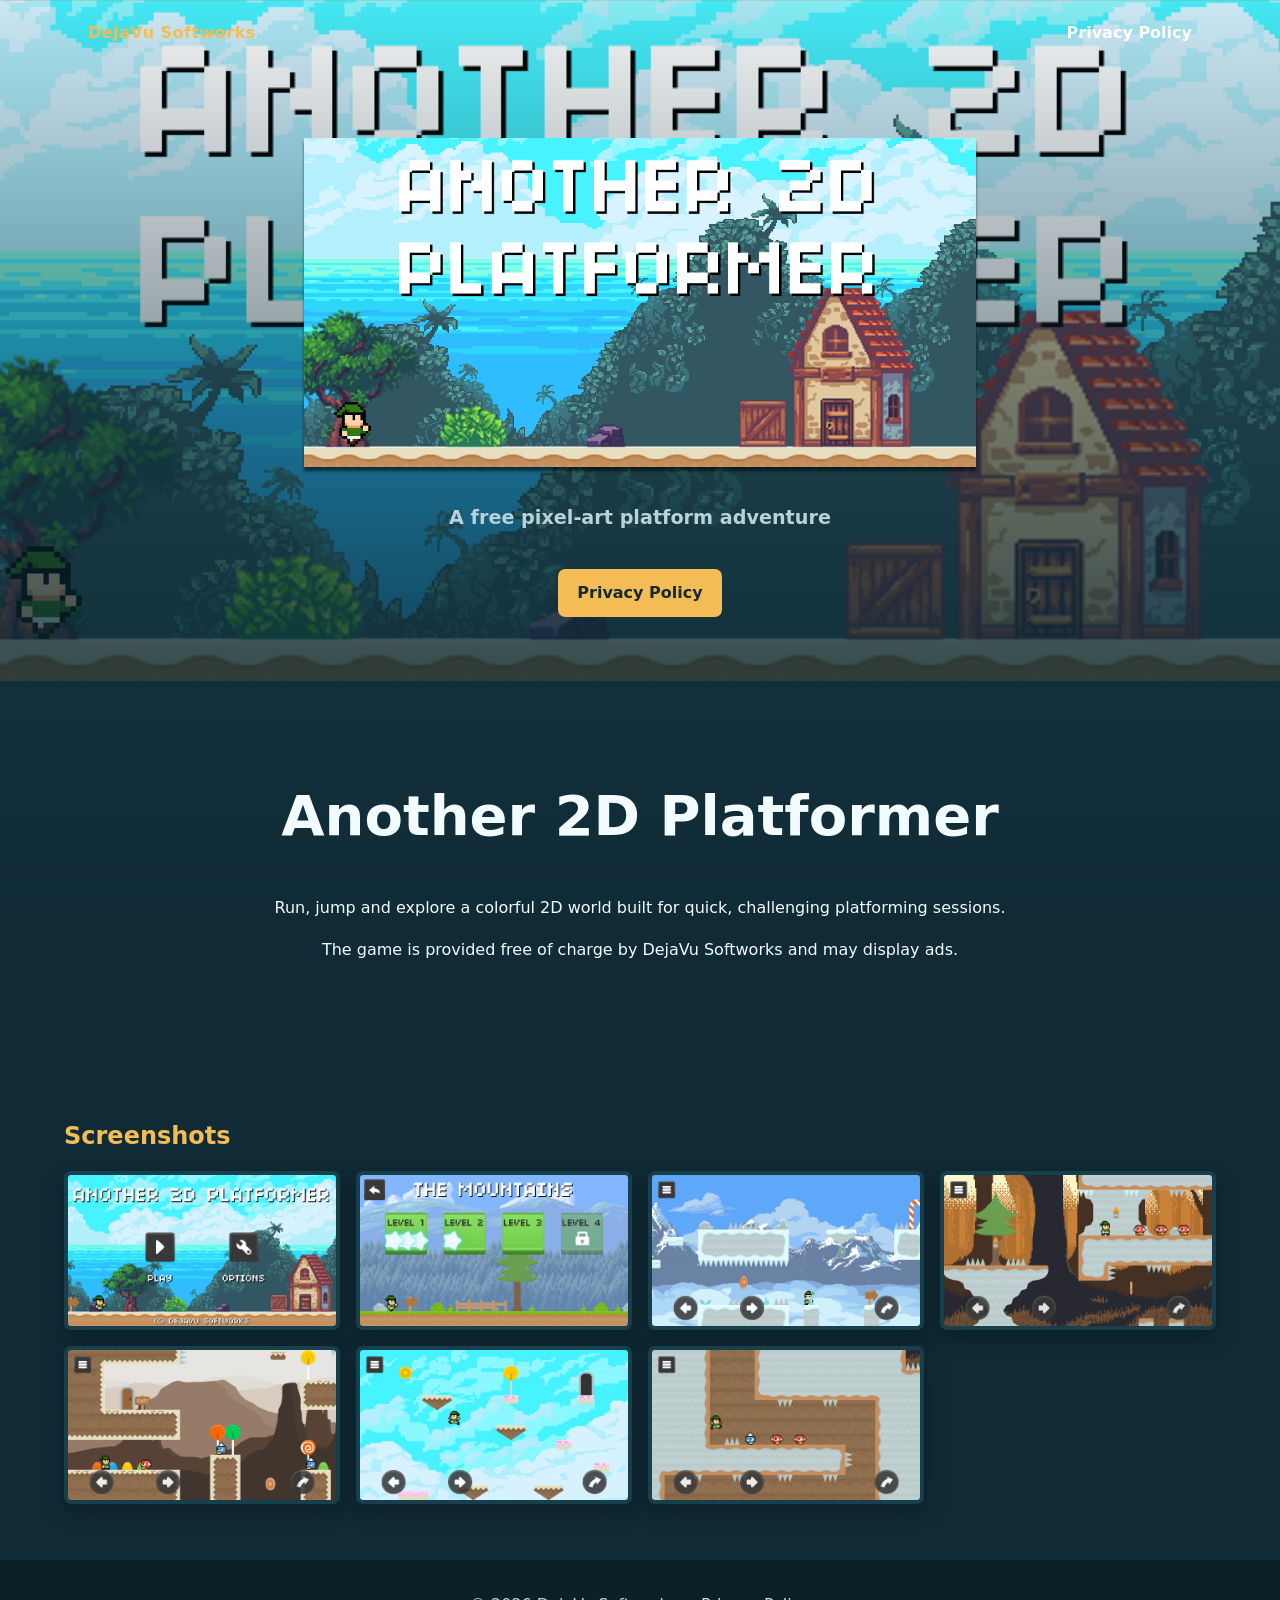
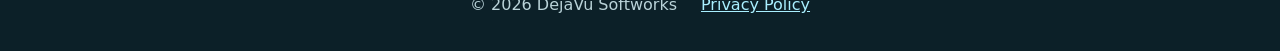
==== index.html @ df06fa27 "Publish Another 2D Platformer site" ====
<!doctype html>
<html lang="en">
<head>
  <meta charset="utf-8">
  <meta name="viewport" content="width=device-width, initial-scale=1">
  <meta name="description" content="Another 2D Platformer, a free pixel-art platform game by DejaVu Softworks.">
  <meta name="theme-color" content="#132f3c">
  <title>Another 2D Platformer | DejaVu Softworks</title>
  <link rel="icon" href="assets/another-2d-platformer/a2dp_icon.png">
  <link rel="stylesheet" href="styles.css">
</head>
<body>
  <header class="hero">
    <nav class="nav" aria-label="Primary navigation">
      <a class="brand" href="./">DejaVu Softworks</a>
      <a href="privacy.html">Privacy Policy</a>
    </nav>
    <div class="hero-content">
      <img class="title-art" src="assets/another-2d-platformer/a2dp_title.png" alt="Another 2D Platformer">
      <p class="eyebrow">A free pixel-art platform adventure</p>
      <a class="button" href="privacy.html">Privacy Policy</a>
    </div>
  </header>

  <main>
    <section class="section intro" aria-labelledby="about-title">
      <h1 id="about-title">Another 2D Platformer</h1>
      <p>Run, jump and explore a colorful 2D world built for quick, challenging platforming sessions.</p>
      <p>The game is provided free of charge by DejaVu Softworks and may display ads.</p>
    </section>

    <section class="section" aria-labelledby="screenshots-title">
      <h2 id="screenshots-title">Screenshots</h2>
      <div class="gallery">
        <img src="assets/another-2d-platformer/a2dp_1.png" alt="Another 2D Platformer gameplay screenshot 1" loading="lazy">
        <img src="assets/another-2d-platformer/a2dp_2.png" alt="Another 2D Platformer gameplay screenshot 2" loading="lazy">
        <img src="assets/another-2d-platformer/a2dp_3.png" alt="Another 2D Platformer gameplay screenshot 3" loading="lazy">
        <img src="assets/another-2d-platformer/a2dp_4.png" alt="Another 2D Platformer gameplay screenshot 4" loading="lazy">
        <img src="assets/another-2d-platformer/a2dp_5.png" alt="Another 2D Platformer gameplay screenshot 5" loading="lazy">
        <img src="assets/another-2d-platformer/a2dp_6.png" alt="Another 2D Platformer gameplay screenshot 6" loading="lazy">
        <img src="assets/another-2d-platformer/a2dp_7.png" alt="Another 2D Platformer gameplay screenshot 7" loading="lazy">
      </div>
    </section>
  </main>

  <footer>
    <p>&copy; 2026 DejaVu Softworks</p>
    <a href="privacy.html">Privacy Policy</a>
  </footer>
</body>
</html>
---- styles.css ----
:root {
  color-scheme: dark;
  --ink: #f2fbfd;
  --muted: #b9d2d8;
  --sky: #48c9e7;
  --deep: #102b36;
  --card: #183f4c;
  --accent: #f4bc54;
}

* { box-sizing: border-box; }

html { background: var(--deep); }

body {
  margin: 0;
  background: linear-gradient(#163947, #102b36 58rem);
  color: var(--ink);
  font: 16px/1.65 system-ui, -apple-system, BlinkMacSystemFont, "Segoe UI", sans-serif;
}

a { color: #a9efff; }
a:hover { color: white; }

.hero {
  min-height: 38rem;
  background: linear-gradient(180deg, rgba(8, 38, 48, .06), rgba(8, 38, 48, .8)), url("assets/another-2d-platformer/a2dp_title.png") center / cover;
}

.compact-header { background: #163947; }

.nav {
  display: flex;
  align-items: center;
  justify-content: space-between;
  gap: 1rem;
  max-width: 72rem;
  margin: 0 auto;
  padding: 1.25rem 1.5rem;
}

.nav a { color: white; font-weight: 700; text-decoration: none; }
.nav .brand { color: var(--accent); letter-spacing: .03em; }

.hero-content {
  display: grid;
  justify-items: center;
  gap: 1rem;
  max-width: 60rem;
  margin: 4.5rem auto 0;
  padding: 0 1.5rem 4rem;
  text-align: center;
}

.title-art { width: min(42rem, 100%); filter: drop-shadow(0 .25rem .1rem rgba(0,0,0,.55)); }
.eyebrow { color: var(--muted); font-size: 1.2rem; font-weight: 700; }

.button {
  display: inline-block;
  padding: .7rem 1.2rem;
  border-radius: .45rem;
  background: var(--accent);
  color: #162a32;
  font-weight: 800;
  text-decoration: none;
}

.button:hover { background: #ffd575; color: #162a32; }

.section { width: min(72rem, calc(100% - 3rem)); margin: 0 auto; padding: 3.5rem 0; }
.intro { max-width: 50rem; text-align: center; }
h1, h2 { line-height: 1.15; }
h1 { font-size: clamp(2rem, 7vw, 3.5rem); }
h2 { margin-top: 2rem; color: var(--accent); }

.gallery { display: grid; grid-template-columns: repeat(auto-fit, minmax(17rem, 1fr)); gap: 1rem; }
.gallery img { width: 100%; border: .25rem solid var(--card); border-radius: .45rem; box-shadow: 0 .5rem 1.4rem rgba(0,0,0,.3); }

.policy { max-width: 52rem; }
.policy h1 { margin-bottom: .2rem; }
.updated { color: var(--muted); margin-top: 0; }

footer { display: flex; justify-content: center; align-items: center; gap: 1.5rem; padding: 2rem 1.5rem; background: #0c2028; color: var(--muted); }
footer p { margin: 0; }

@media (max-width: 38rem) {
  .hero { min-height: 31rem; }
  .hero-content { margin-top: 2.5rem; }
  .nav { padding-inline: 1rem; }
  .section { width: min(100% - 2rem, 72rem); }
  footer { flex-direction: column; gap: .25rem; }
}
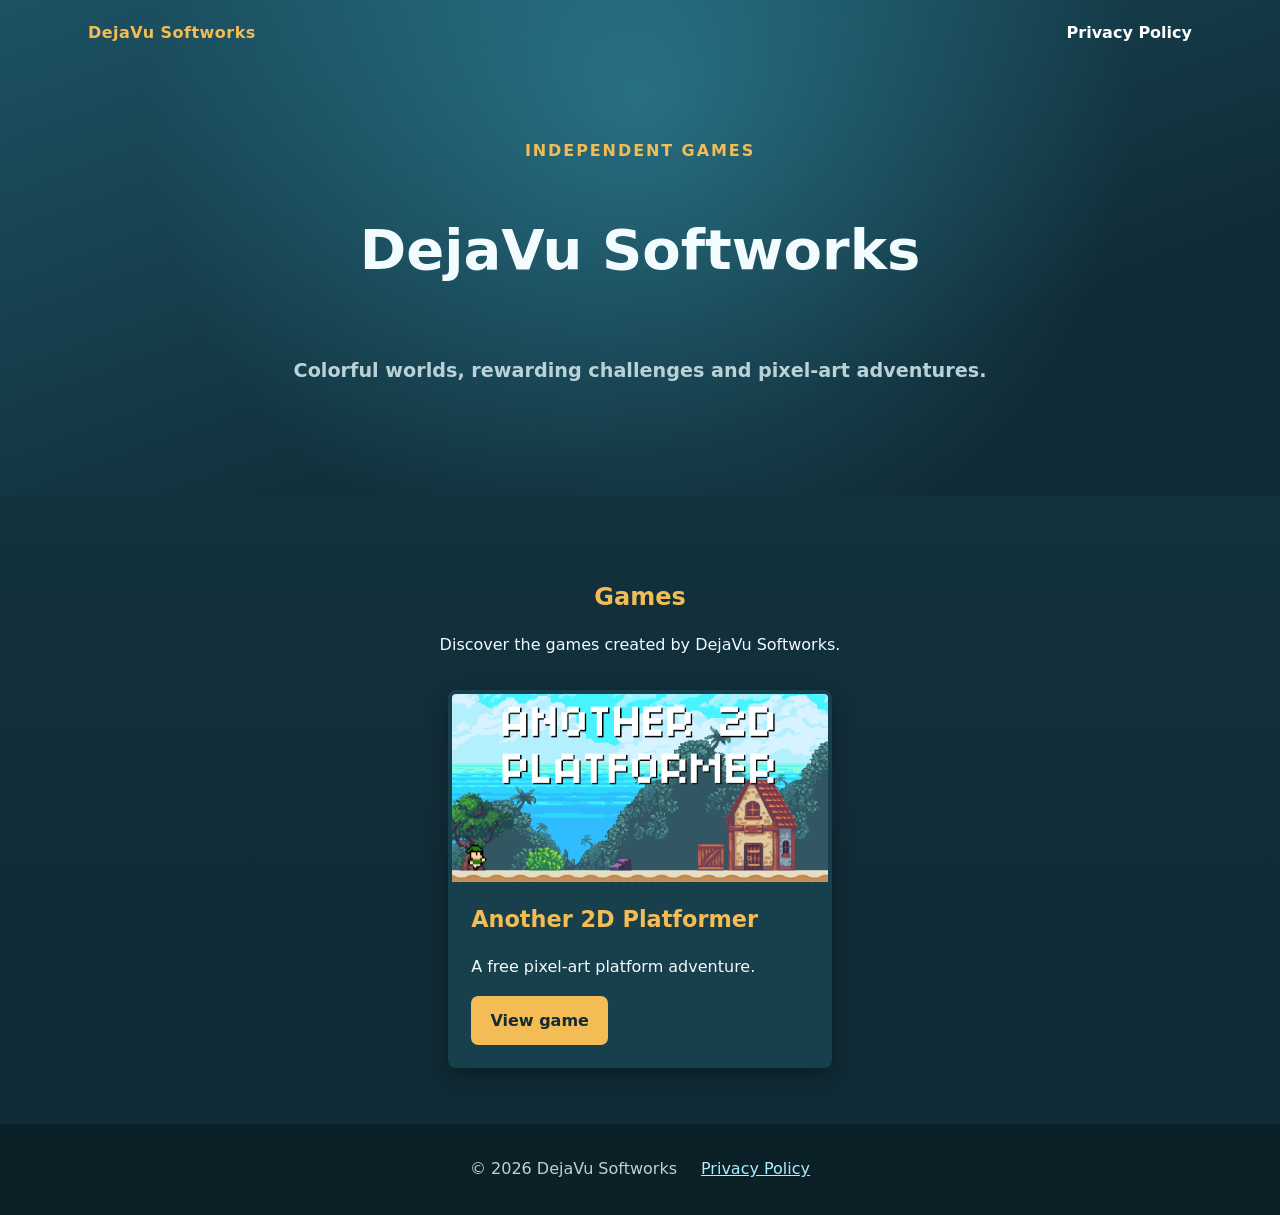
==== commit 12db7f0a: "Make studio homepage and add game page" ====
--- a/index.html
+++ b/index.html
@@ -3,42 +3,38 @@
 <head>
   <meta charset="utf-8">
   <meta name="viewport" content="width=device-width, initial-scale=1">
-  <meta name="description" content="Another 2D Platformer, a free pixel-art platform game by DejaVu Softworks.">
+  <meta name="description" content="DejaVu Softworks creates colorful games with character and challenge.">
   <meta name="theme-color" content="#132f3c">
-  <title>Another 2D Platformer | DejaVu Softworks</title>
+  <title>DejaVu Softworks</title>
   <link rel="icon" href="assets/another-2d-platformer/a2dp_icon.png">
   <link rel="stylesheet" href="styles.css">
 </head>
 <body>
-  <header class="hero">
+  <header class="hero studio-hero">
     <nav class="nav" aria-label="Primary navigation">
       <a class="brand" href="./">DejaVu Softworks</a>
       <a href="privacy.html">Privacy Policy</a>
     </nav>
     <div class="hero-content">
-      <img class="title-art" src="assets/another-2d-platformer/a2dp_title.png" alt="Another 2D Platformer">
-      <p class="eyebrow">A free pixel-art platform adventure</p>
-      <a class="button" href="privacy.html">Privacy Policy</a>
+      <p class="studio-kicker">Independent games</p>
+      <h1>DejaVu Softworks</h1>
+      <p class="eyebrow">Colorful worlds, rewarding challenges and pixel-art adventures.</p>
     </div>
   </header>
 
   <main>
-    <section class="section intro" aria-labelledby="about-title">
-      <h1 id="about-title">Another 2D Platformer</h1>
-      <p>Run, jump and explore a colorful 2D world built for quick, challenging platforming sessions.</p>
-      <p>The game is provided free of charge by DejaVu Softworks and may display ads.</p>
-    </section>
-
-    <section class="section" aria-labelledby="screenshots-title">
-      <h2 id="screenshots-title">Screenshots</h2>
-      <div class="gallery">
-        <img src="assets/another-2d-platformer/a2dp_1.png" alt="Another 2D Platformer gameplay screenshot 1" loading="lazy">
-        <img src="assets/another-2d-platformer/a2dp_2.png" alt="Another 2D Platformer gameplay screenshot 2" loading="lazy">
-        <img src="assets/another-2d-platformer/a2dp_3.png" alt="Another 2D Platformer gameplay screenshot 3" loading="lazy">
-        <img src="assets/another-2d-platformer/a2dp_4.png" alt="Another 2D Platformer gameplay screenshot 4" loading="lazy">
-        <img src="assets/another-2d-platformer/a2dp_5.png" alt="Another 2D Platformer gameplay screenshot 5" loading="lazy">
-        <img src="assets/another-2d-platformer/a2dp_6.png" alt="Another 2D Platformer gameplay screenshot 6" loading="lazy">
-        <img src="assets/another-2d-platformer/a2dp_7.png" alt="Another 2D Platformer gameplay screenshot 7" loading="lazy">
+    <section class="section intro" aria-labelledby="games-title">
+      <h2 id="games-title">Games</h2>
+      <p>Discover the games created by DejaVu Softworks.</p>
+      <div class="game-grid">
+        <article class="game-card">
+          <img src="assets/another-2d-platformer/a2dp_title.png" alt="Another 2D Platformer">
+          <div class="game-card-content">
+            <h3>Another 2D Platformer</h3>
+            <p>A free pixel-art platform adventure.</p>
+            <a class="button" href="games/another-2d-platformer/">View game</a>
+          </div>
+        </article>
       </div>
     </section>
   </main>
--- a/styles.css
+++ b/styles.css
@@ -25,6 +25,21 @@
 .hero {
   min-height: 38rem;
   background: linear-gradient(180deg, rgba(8, 38, 48, .06), rgba(8, 38, 48, .8)), url("assets/another-2d-platformer/a2dp_title.png") center / cover;
+}
+
+.studio-hero {
+  min-height: 31rem;
+  background:
+    radial-gradient(circle at 50% 20%, rgba(72, 201, 231, .35), transparent 31rem),
+    linear-gradient(160deg, #1c5263, #102b36 72%);
+}
+
+.studio-kicker {
+  margin: 0;
+  color: var(--accent);
+  font-weight: 800;
+  letter-spacing: .12em;
+  text-transform: uppercase;
 }
 
 .compact-header { background: #163947; }
@@ -76,6 +91,12 @@
 .gallery { display: grid; grid-template-columns: repeat(auto-fit, minmax(17rem, 1fr)); gap: 1rem; }
 .gallery img { width: 100%; border: .25rem solid var(--card); border-radius: .45rem; box-shadow: 0 .5rem 1.4rem rgba(0,0,0,.3); }
 
+.game-grid { display: grid; grid-template-columns: repeat(auto-fit, minmax(17rem, 24rem)); justify-content: center; gap: 1.5rem; margin-top: 2rem; }
+.game-card { overflow: hidden; border: .25rem solid var(--card); border-radius: .5rem; background: var(--card); text-align: left; box-shadow: 0 .5rem 1.4rem rgba(0,0,0,.3); }
+.game-card > img { display: block; width: 100%; aspect-ratio: 2 / 1; object-fit: cover; }
+.game-card-content { padding: 1.2rem; }
+.game-card-content h3 { margin: 0; color: var(--accent); font-size: 1.4rem; }
+
 .policy { max-width: 52rem; }
 .policy h1 { margin-bottom: .2rem; }
 .updated { color: var(--muted); margin-top: 0; }
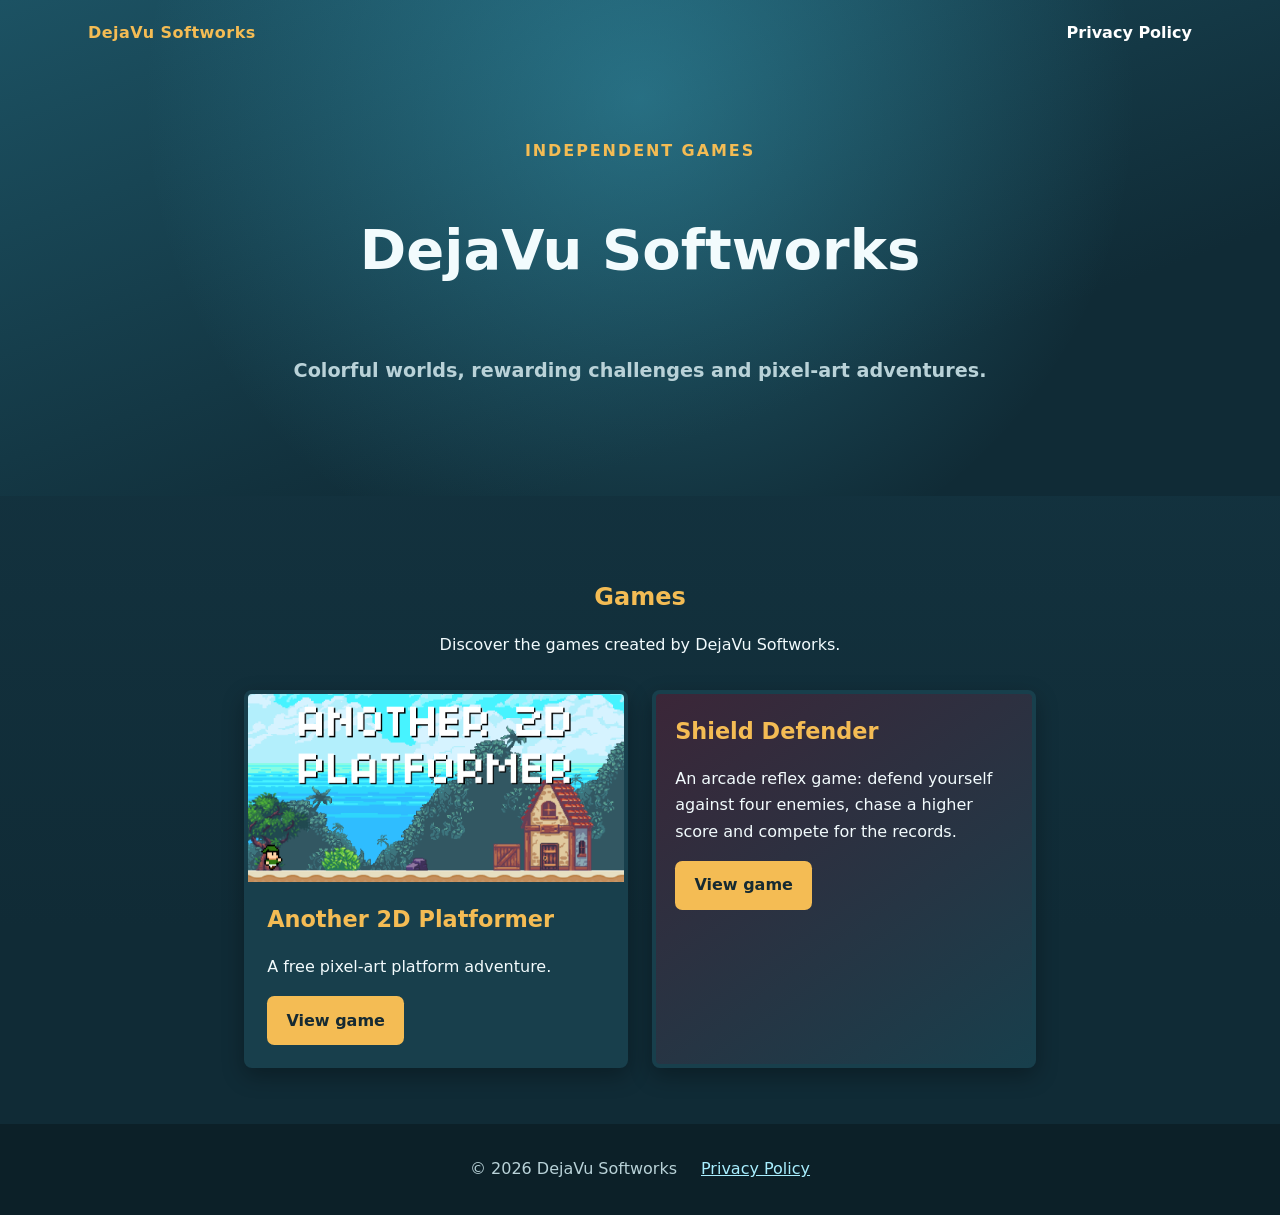
==== commit 85d883a7: "Add Shield Defender and shared privacy policy" ====
--- a/index.html
+++ b/index.html
@@ -35,6 +35,13 @@
             <a class="button" href="games/another-2d-platformer/">View game</a>
           </div>
         </article>
+        <article class="game-card no-art">
+          <div class="game-card-content">
+            <h3>Shield Defender</h3>
+            <p>An arcade reflex game: defend yourself against four enemies, chase a higher score and compete for the records.</p>
+            <a class="button" href="games/shield-defender/">View game</a>
+          </div>
+        </article>
       </div>
     </section>
   </main>
--- a/styles.css
+++ b/styles.css
@@ -32,6 +32,13 @@
   background:
     radial-gradient(circle at 50% 20%, rgba(72, 201, 231, .35), transparent 31rem),
     linear-gradient(160deg, #1c5263, #102b36 72%);
+}
+
+.shield-hero {
+  min-height: 31rem;
+  background:
+    radial-gradient(circle at 50% 20%, rgba(244, 188, 84, .24), transparent 27rem),
+    linear-gradient(160deg, #3b2638, #132b36 72%);
 }
 
 .studio-kicker {
@@ -96,6 +103,7 @@
 .game-card > img { display: block; width: 100%; aspect-ratio: 2 / 1; object-fit: cover; }
 .game-card-content { padding: 1.2rem; }
 .game-card-content h3 { margin: 0; color: var(--accent); font-size: 1.4rem; }
+.game-card.no-art { display: flex; align-items: stretch; background: linear-gradient(145deg, #3b2638, var(--card)); }
 
 .policy { max-width: 52rem; }
 .policy h1 { margin-bottom: .2rem; }
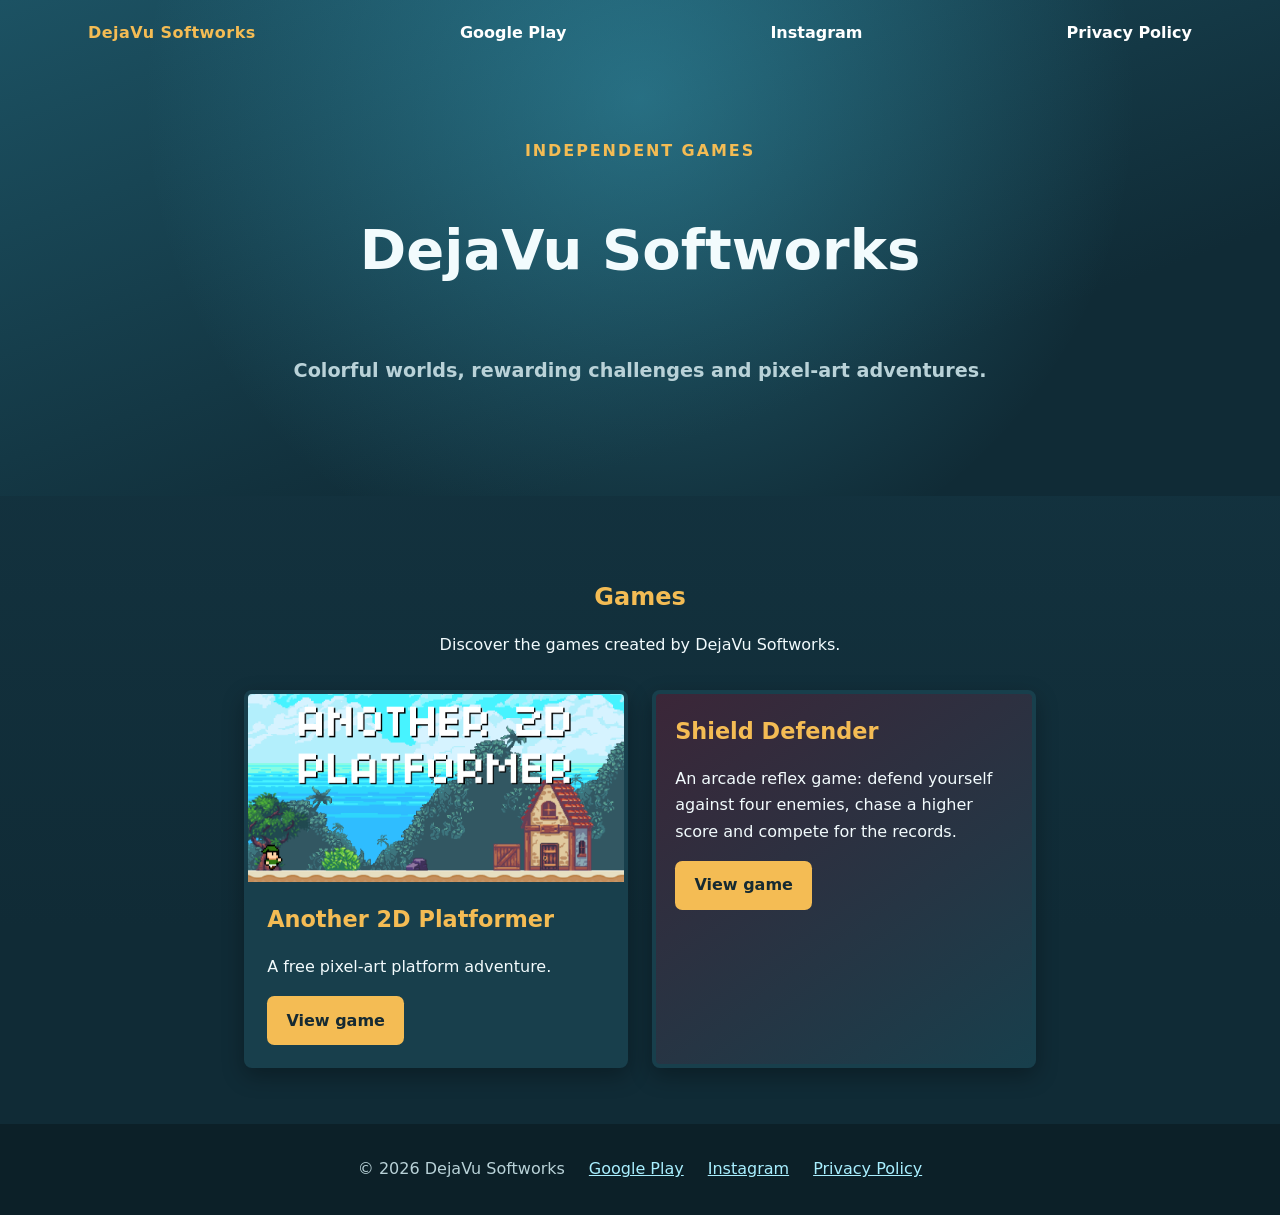
==== commit a794328a: "Add game links and expandable galleries" ====
--- a/index.html
+++ b/index.html
@@ -13,6 +13,8 @@
   <header class="hero studio-hero">
     <nav class="nav" aria-label="Primary navigation">
       <a class="brand" href="./">DejaVu Softworks</a>
+      <a href="https://play.google.com/store/apps/dev?id=7077269128557918003">Google Play</a>
+      <a href="https://www.instagram.com/zeroretr0/">Instagram</a>
       <a href="privacy.html">Privacy Policy</a>
     </nav>
     <div class="hero-content">
@@ -48,6 +50,8 @@
 
   <footer>
     <p>&copy; 2026 DejaVu Softworks</p>
+    <a href="https://play.google.com/store/apps/dev?id=7077269128557918003">Google Play</a>
+    <a href="https://www.instagram.com/zeroretr0/">Instagram</a>
     <a href="privacy.html">Privacy Policy</a>
   </footer>
 </body>
--- a/styles.css
+++ b/styles.css
@@ -96,7 +96,12 @@
 h2 { margin-top: 2rem; color: var(--accent); }
 
 .gallery { display: grid; grid-template-columns: repeat(auto-fit, minmax(17rem, 1fr)); gap: 1rem; }
+.gallery a { display: block; border-radius: .45rem; }
+.gallery a:focus-visible { outline: .2rem solid var(--accent); outline-offset: .2rem; }
 .gallery img { width: 100%; border: .25rem solid var(--card); border-radius: .45rem; box-shadow: 0 .5rem 1.4rem rgba(0,0,0,.3); }
+.gallery a:hover img { border-color: var(--accent); transform: scale(1.015); }
+.gallery img { transition: border-color .15s ease, transform .15s ease; }
+.portrait-gallery { grid-template-columns: repeat(auto-fit, minmax(12rem, 16rem)); justify-content: center; }
 
 .game-grid { display: grid; grid-template-columns: repeat(auto-fit, minmax(17rem, 24rem)); justify-content: center; gap: 1.5rem; margin-top: 2rem; }
 .game-card { overflow: hidden; border: .25rem solid var(--card); border-radius: .5rem; background: var(--card); text-align: left; box-shadow: 0 .5rem 1.4rem rgba(0,0,0,.3); }
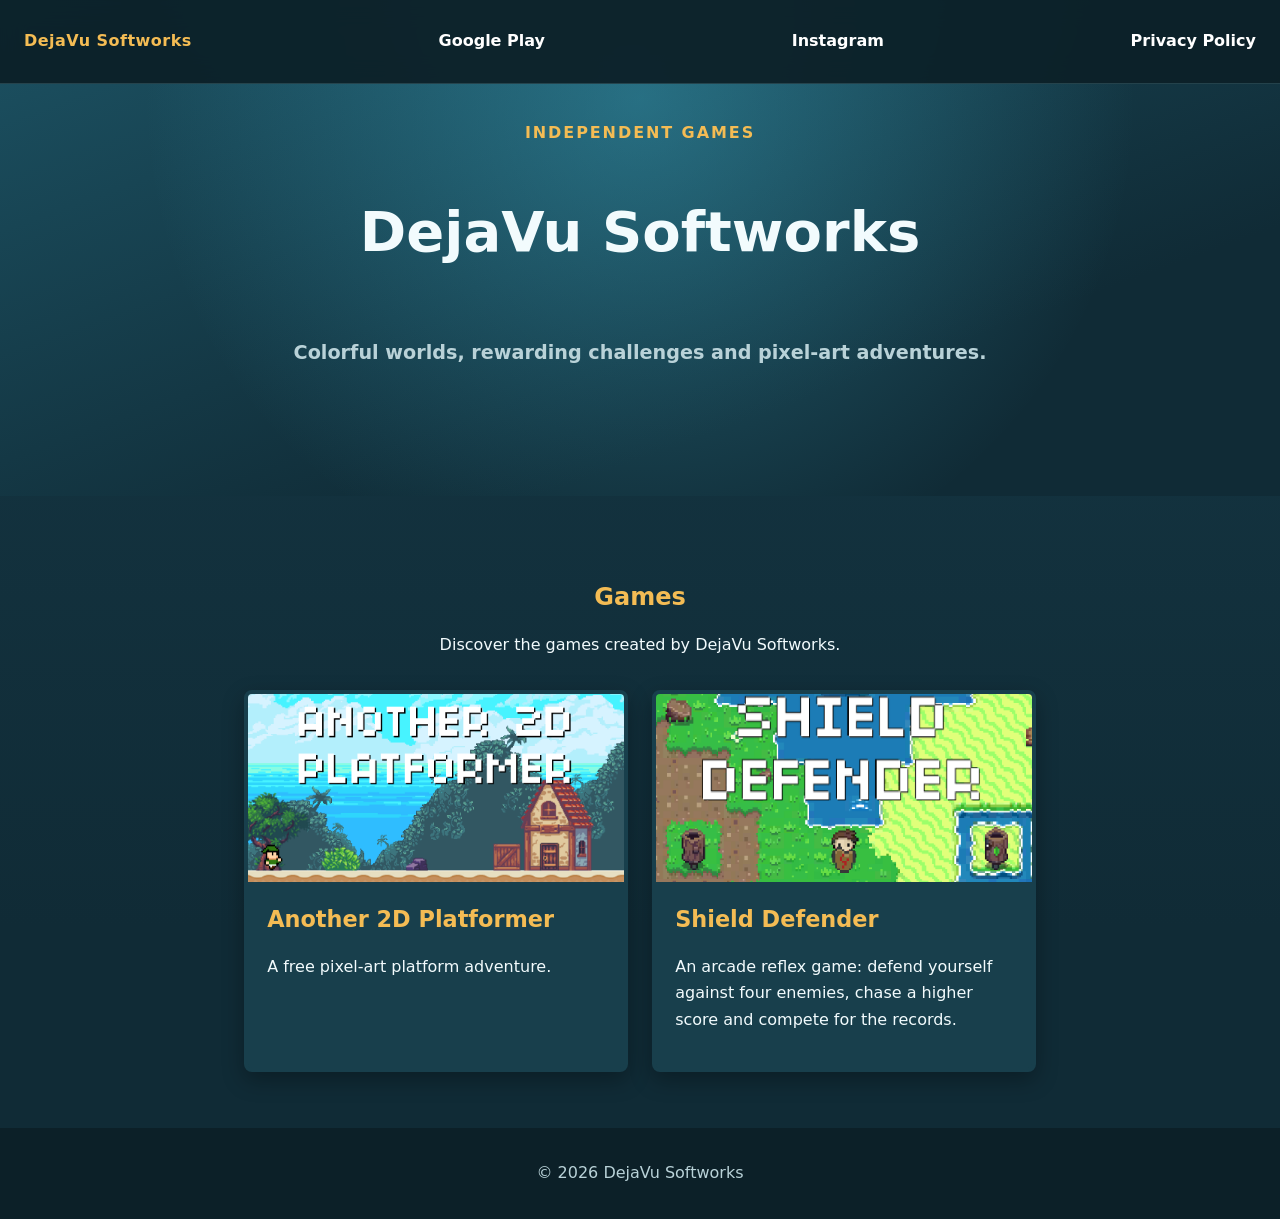
==== commit 66875820: "Unify site layout and game cards" ====
--- a/index.html
+++ b/index.html
@@ -29,30 +29,26 @@
       <h2 id="games-title">Games</h2>
       <p>Discover the games created by DejaVu Softworks.</p>
       <div class="game-grid">
-        <article class="game-card">
+        <a class="game-card" href="games/another-2d-platformer/">
           <img src="assets/another-2d-platformer/a2dp_title.png" alt="Another 2D Platformer">
           <div class="game-card-content">
             <h3>Another 2D Platformer</h3>
             <p>A free pixel-art platform adventure.</p>
-            <a class="button" href="games/another-2d-platformer/">View game</a>
           </div>
-        </article>
-        <article class="game-card no-art">
+        </a>
+        <a class="game-card" href="games/shield-defender/">
+          <img src="assets/shield-defender/sd_title.png" alt="Shield Defender">
           <div class="game-card-content">
             <h3>Shield Defender</h3>
             <p>An arcade reflex game: defend yourself against four enemies, chase a higher score and compete for the records.</p>
-            <a class="button" href="games/shield-defender/">View game</a>
           </div>
-        </article>
+        </a>
       </div>
     </section>
   </main>
 
   <footer>
     <p>&copy; 2026 DejaVu Softworks</p>
-    <a href="https://play.google.com/store/apps/dev?id=7077269128557918003">Google Play</a>
-    <a href="https://www.instagram.com/zeroretr0/">Instagram</a>
-    <a href="privacy.html">Privacy Policy</a>
   </footer>
 </body>
 </html>
--- a/styles.css
+++ b/styles.css
@@ -10,9 +10,12 @@
 
 * { box-sizing: border-box; }
 
-html { background: var(--deep); }
+html { min-height: 100%; background: var(--deep); }
 
 body {
+  display: flex;
+  flex-direction: column;
+  min-height: 100vh;
   margin: 0;
   background: linear-gradient(#163947, #102b36 58rem);
   color: var(--ink);
@@ -22,8 +25,11 @@
 a { color: #a9efff; }
 a:hover { color: white; }
 
+main { flex: 1 0 auto; }
+
 .hero {
   min-height: 38rem;
+  padding-top: 5.25rem;
   background: linear-gradient(180deg, rgba(8, 38, 48, .06), rgba(8, 38, 48, .8)), url("assets/another-2d-platformer/a2dp_title.png") center / cover;
 }
 
@@ -34,11 +40,11 @@
     linear-gradient(160deg, #1c5263, #102b36 72%);
 }
 
-.shield-hero {
+.game-hero {
   min-height: 31rem;
   background:
-    radial-gradient(circle at 50% 20%, rgba(244, 188, 84, .24), transparent 27rem),
-    linear-gradient(160deg, #3b2638, #132b36 72%);
+    radial-gradient(circle at 50% 12%, rgba(72, 201, 231, .22), transparent 28rem),
+    linear-gradient(160deg, #1c5263, #102b36 72%);
 }
 
 .studio-kicker {
@@ -49,16 +55,22 @@
   text-transform: uppercase;
 }
 
-.compact-header { background: #163947; }
+.compact-header { min-height: 5.25rem; background: #163947; }
 
 .nav {
   display: flex;
   align-items: center;
   justify-content: space-between;
   gap: 1rem;
-  max-width: 72rem;
-  margin: 0 auto;
+  position: fixed;
+  inset: 0 0 auto;
+  z-index: 10;
+  width: 100%;
+  min-height: 5.25rem;
   padding: 1.25rem 1.5rem;
+  background: rgba(12, 32, 40, .94);
+  border-bottom: 1px solid rgba(169, 239, 255, .16);
+  backdrop-filter: blur(.75rem);
 }
 
 .nav a { color: white; font-weight: 700; text-decoration: none; }
@@ -69,7 +81,7 @@
   justify-items: center;
   gap: 1rem;
   max-width: 60rem;
-  margin: 4.5rem auto 0;
+  margin: 2.25rem auto 0;
   padding: 0 1.5rem 4rem;
   text-align: center;
 }
@@ -104,23 +116,26 @@
 .portrait-gallery { grid-template-columns: repeat(auto-fit, minmax(12rem, 16rem)); justify-content: center; }
 
 .game-grid { display: grid; grid-template-columns: repeat(auto-fit, minmax(17rem, 24rem)); justify-content: center; gap: 1.5rem; margin-top: 2rem; }
-.game-card { overflow: hidden; border: .25rem solid var(--card); border-radius: .5rem; background: var(--card); text-align: left; box-shadow: 0 .5rem 1.4rem rgba(0,0,0,.3); }
+.game-card { overflow: hidden; display: flex; flex-direction: column; border: .25rem solid var(--card); border-radius: .5rem; background: var(--card); color: var(--ink); text-align: left; text-decoration: none; box-shadow: 0 .5rem 1.4rem rgba(0,0,0,.3); transition: border-color .15s ease, box-shadow .15s ease, transform .15s ease; }
+.game-card:hover { border-color: var(--accent); color: var(--ink); box-shadow: 0 .8rem 1.8rem rgba(0,0,0,.4); transform: translateY(-.2rem); }
+.game-card:focus-visible { outline: .2rem solid var(--accent); outline-offset: .25rem; }
 .game-card > img { display: block; width: 100%; aspect-ratio: 2 / 1; object-fit: cover; }
-.game-card-content { padding: 1.2rem; }
+.game-card-content { flex: 1; padding: 1.2rem; }
 .game-card-content h3 { margin: 0; color: var(--accent); font-size: 1.4rem; }
-.game-card.no-art { display: flex; align-items: stretch; background: linear-gradient(145deg, #3b2638, var(--card)); }
 
 .policy { max-width: 52rem; }
 .policy h1 { margin-bottom: .2rem; }
 .updated { color: var(--muted); margin-top: 0; }
 
-footer { display: flex; justify-content: center; align-items: center; gap: 1.5rem; padding: 2rem 1.5rem; background: #0c2028; color: var(--muted); }
+footer { flex: 0 0 auto; display: flex; justify-content: center; align-items: center; gap: 1.5rem; padding: 2rem 1.5rem; background: #0c2028; color: var(--muted); }
 footer p { margin: 0; }
 
 @media (max-width: 38rem) {
-  .hero { min-height: 31rem; }
-  .hero-content { margin-top: 2.5rem; }
-  .nav { padding-inline: 1rem; }
+  .hero { min-height: 31rem; padding-top: 8rem; }
+  .compact-header { min-height: 8rem; }
+  .hero-content { margin-top: 1.5rem; }
+  .nav { min-height: 0; flex-wrap: wrap; justify-content: center; gap: .25rem .9rem; padding: .7rem 1rem; font-size: .88rem; }
+  .nav .brand { width: 100%; text-align: center; }
   .section { width: min(100% - 2rem, 72rem); }
   footer { flex-direction: column; gap: .25rem; }
 }
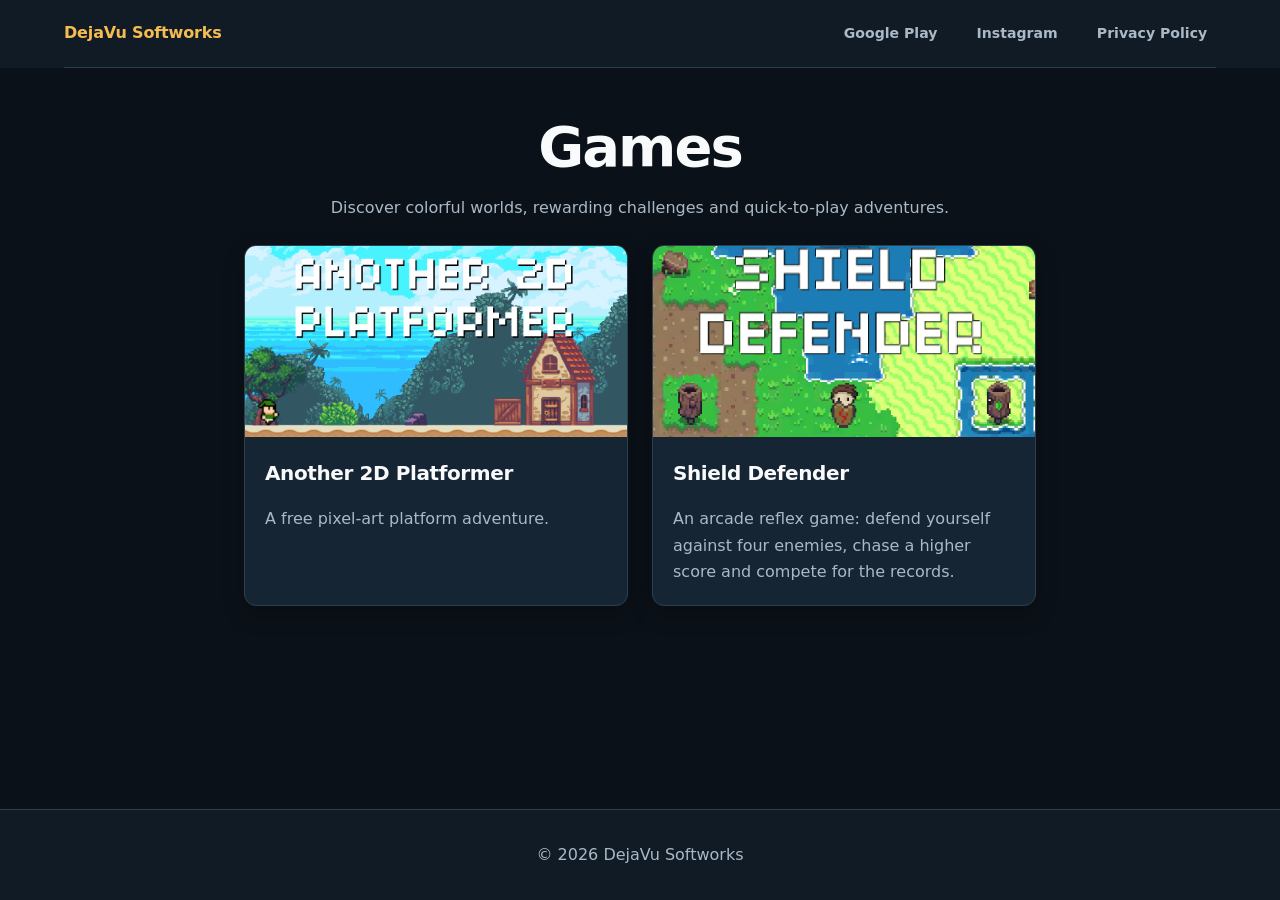
==== commit 90075067: "Refine site layout and image gallery" ====
--- a/index.html
+++ b/index.html
@@ -10,24 +10,21 @@
   <link rel="stylesheet" href="styles.css">
 </head>
 <body>
-  <header class="hero studio-hero">
+  <header class="site-header">
     <nav class="nav" aria-label="Primary navigation">
       <a class="brand" href="./">DejaVu Softworks</a>
-      <a href="https://play.google.com/store/apps/dev?id=7077269128557918003">Google Play</a>
-      <a href="https://www.instagram.com/zeroretr0/">Instagram</a>
-      <a href="privacy.html">Privacy Policy</a>
+      <div class="nav-links">
+        <a href="https://play.google.com/store/apps/dev?id=7077269128557918003">Google Play</a>
+        <a href="https://www.instagram.com/zeroretr0/">Instagram</a>
+        <a href="privacy.html">Privacy Policy</a>
+      </div>
     </nav>
-    <div class="hero-content">
-      <p class="studio-kicker">Independent games</p>
-      <h1>DejaVu Softworks</h1>
-      <p class="eyebrow">Colorful worlds, rewarding challenges and pixel-art adventures.</p>
-    </div>
   </header>
 
   <main>
     <section class="section intro" aria-labelledby="games-title">
-      <h2 id="games-title">Games</h2>
-      <p>Discover the games created by DejaVu Softworks.</p>
+      <h1 id="games-title">Games</h1>
+      <p>Discover colorful worlds, rewarding challenges and quick-to-play adventures.</p>
       <div class="game-grid">
         <a class="game-card" href="games/another-2d-platformer/">
           <img src="assets/another-2d-platformer/a2dp_title.png" alt="Another 2D Platformer">
--- a/styles.css
+++ b/styles.css
@@ -1,11 +1,13 @@
 :root {
   color-scheme: dark;
-  --ink: #f2fbfd;
-  --muted: #b9d2d8;
-  --sky: #48c9e7;
-  --deep: #102b36;
-  --card: #183f4c;
-  --accent: #f4bc54;
+  --ink: #f8fafc;
+  --muted: #aab9c7;
+  --deep: #0b1118;
+  --surface: #111b26;
+  --card: #162534;
+  --border: #294050;
+  --accent: #f5bd50;
+  --accent-strong: #ffd476;
 }
 
 * { box-sizing: border-box; }
@@ -17,125 +19,120 @@
   flex-direction: column;
   min-height: 100vh;
   margin: 0;
-  background: linear-gradient(#163947, #102b36 58rem);
+  background: var(--deep);
   color: var(--ink);
-  font: 16px/1.65 system-ui, -apple-system, BlinkMacSystemFont, "Segoe UI", sans-serif;
+  font: 16px/1.65 ui-sans-serif, system-ui, -apple-system, BlinkMacSystemFont, "Segoe UI", sans-serif;
 }
 
-a { color: #a9efff; }
+a { color: var(--ink); }
 a:hover { color: white; }
 
 main { flex: 1 0 auto; }
 
 .hero {
-  min-height: 38rem;
-  padding-top: 5.25rem;
-  background: linear-gradient(180deg, rgba(8, 38, 48, .06), rgba(8, 38, 48, .8)), url("assets/another-2d-platformer/a2dp_title.png") center / cover;
-}
-
-.studio-hero {
-  min-height: 31rem;
-  background:
-    radial-gradient(circle at 50% 20%, rgba(72, 201, 231, .35), transparent 31rem),
-    linear-gradient(160deg, #1c5263, #102b36 72%);
+  min-height: 30rem;
 }
 
 .game-hero {
-  min-height: 31rem;
-  background:
-    radial-gradient(circle at 50% 12%, rgba(72, 201, 231, .22), transparent 28rem),
-    linear-gradient(160deg, #1c5263, #102b36 72%);
+  min-height: 23rem;
+  background: var(--surface);
+  border-bottom: 1px solid var(--border);
 }
 
-.studio-kicker {
-  margin: 0;
-  color: var(--accent);
-  font-weight: 800;
-  letter-spacing: .12em;
-  text-transform: uppercase;
-}
-
-.compact-header { min-height: 5.25rem; background: #163947; }
+.compact-header, .site-header { background: var(--surface); }
 
 .nav {
   display: flex;
   align-items: center;
   justify-content: space-between;
   gap: 1rem;
-  position: fixed;
-  inset: 0 0 auto;
-  z-index: 10;
-  width: 100%;
-  min-height: 5.25rem;
-  padding: 1.25rem 1.5rem;
-  background: rgba(12, 32, 40, .94);
-  border-bottom: 1px solid rgba(169, 239, 255, .16);
-  backdrop-filter: blur(.75rem);
+  width: min(72rem, calc(100% - 3rem));
+  min-height: 4.25rem;
+  margin: 0 auto;
+  padding: .85rem 0;
+  background: transparent;
+  border-bottom: 1px solid var(--border);
 }
 
 .nav a { color: white; font-weight: 700; text-decoration: none; }
-.nav .brand { color: var(--accent); letter-spacing: .03em; }
+.nav .brand { color: var(--accent); letter-spacing: -.01em; }
+.nav-links { display: flex; align-items: center; gap: 1.35rem; }
+.nav-links a { padding: .35rem .55rem; border-radius: .4rem; color: var(--muted); font-size: .88rem; transition: background .15s ease, color .15s ease; }
+.nav-links a:hover, .nav-links a:focus-visible { background: var(--card); color: var(--ink); }
 
 .hero-content {
   display: grid;
   justify-items: center;
-  gap: 1rem;
+  gap: .8rem;
   max-width: 60rem;
-  margin: 2.25rem auto 0;
-  padding: 0 1.5rem 4rem;
+  margin: 3.25rem auto 0;
+  padding: 0 1.5rem 3rem;
   text-align: center;
 }
 
-.title-art { width: min(42rem, 100%); filter: drop-shadow(0 .25rem .1rem rgba(0,0,0,.55)); }
-.eyebrow { color: var(--muted); font-size: 1.2rem; font-weight: 700; }
-
+.title-art { width: min(42rem, 100%); filter: drop-shadow(0 .35rem .2rem rgba(0,0,0,.4)); }
 .button {
   display: inline-block;
-  padding: .7rem 1.2rem;
-  border-radius: .45rem;
+  padding: .65rem 1rem;
+  border: 1px solid rgba(255,255,255,.15);
+  border-radius: .5rem;
   background: var(--accent);
   color: #162a32;
   font-weight: 800;
   text-decoration: none;
+  box-shadow: 0 .15rem .35rem rgba(0,0,0,.2);
+  transition: background .15s ease, box-shadow .15s ease, transform .15s ease;
 }
 
-.button:hover { background: #ffd575; color: #162a32; }
+.button:hover { background: var(--accent-strong); color: #162a32; box-shadow: 0 .35rem .7rem rgba(0,0,0,.25); transform: translateY(-1px); }
 
-.section { width: min(72rem, calc(100% - 3rem)); margin: 0 auto; padding: 3.5rem 0; }
+.section { width: min(72rem, calc(100% - 3rem)); margin: 0 auto; padding: 3rem 0; }
 .intro { max-width: 50rem; text-align: center; }
-h1, h2 { line-height: 1.15; }
-h1 { font-size: clamp(2rem, 7vw, 3.5rem); }
-h2 { margin-top: 2rem; color: var(--accent); }
+h1, h2 { letter-spacing: -.035em; line-height: 1.12; }
+h1 { margin: 0; font-size: clamp(2rem, 7vw, 3.5rem); }
+h2 { margin: 0 0 1rem; color: var(--accent); font-size: clamp(1.35rem, 3vw, 1.75rem); }
+.intro p { margin: 1rem 0 0; color: var(--muted); }
 
 .gallery { display: grid; grid-template-columns: repeat(auto-fit, minmax(17rem, 1fr)); gap: 1rem; }
-.gallery a { display: block; border-radius: .45rem; }
-.gallery a:focus-visible { outline: .2rem solid var(--accent); outline-offset: .2rem; }
-.gallery img { width: 100%; border: .25rem solid var(--card); border-radius: .45rem; box-shadow: 0 .5rem 1.4rem rgba(0,0,0,.3); }
-.gallery a:hover img { border-color: var(--accent); transform: scale(1.015); }
-.gallery img { transition: border-color .15s ease, transform .15s ease; }
+.gallery img { width: 100%; border: 1px solid var(--border); border-radius: .7rem; background: var(--card); box-shadow: 0 .5rem 1.4rem rgba(0,0,0,.22); cursor: zoom-in; transition: border-color .15s ease, box-shadow .15s ease, transform .15s ease; }
+.gallery img:hover { border-color: var(--accent); box-shadow: 0 .8rem 1.8rem rgba(0,0,0,.3); transform: translateY(-.2rem); }
+.gallery img:focus-visible { outline: .2rem solid var(--accent); outline-offset: .2rem; }
 .portrait-gallery { grid-template-columns: repeat(auto-fit, minmax(12rem, 16rem)); justify-content: center; }
 
-.game-grid { display: grid; grid-template-columns: repeat(auto-fit, minmax(17rem, 24rem)); justify-content: center; gap: 1.5rem; margin-top: 2rem; }
-.game-card { overflow: hidden; display: flex; flex-direction: column; border: .25rem solid var(--card); border-radius: .5rem; background: var(--card); color: var(--ink); text-align: left; text-decoration: none; box-shadow: 0 .5rem 1.4rem rgba(0,0,0,.3); transition: border-color .15s ease, box-shadow .15s ease, transform .15s ease; }
-.game-card:hover { border-color: var(--accent); color: var(--ink); box-shadow: 0 .8rem 1.8rem rgba(0,0,0,.4); transform: translateY(-.2rem); }
+.image-lightbox { width: fit-content; max-width: min(92vw, 76rem); max-height: 92vh; margin: auto; padding: 0; border: 1px solid var(--border); border-radius: .8rem; background: var(--surface); box-shadow: 0 1rem 3rem rgba(0,0,0,.6); }
+.image-lightbox::backdrop { background: rgba(4, 16, 21, .82); backdrop-filter: blur(.2rem); }
+.image-lightbox-content { position: relative; display: grid; place-items: center; max-width: 100%; max-height: 92vh; padding: 2.75rem .75rem .75rem; }
+.image-lightbox img { display: block; max-width: min(88vw, 72rem); max-height: calc(92vh - 3.5rem); object-fit: contain; }
+.lightbox-close { position: absolute; top: .55rem; right: .55rem; width: 2rem; height: 2rem; padding: 0; border: 1px solid var(--border); border-radius: .45rem; background: var(--card); color: var(--ink); cursor: pointer; }
+.lightbox-close::before, .lightbox-close::after { position: absolute; top: 50%; left: 50%; width: .8rem; height: 2px; background: currentColor; content: ""; }
+.lightbox-close::before { transform: translate(-50%, -50%) rotate(45deg); }
+.lightbox-close::after { transform: translate(-50%, -50%) rotate(-45deg); }
+.lightbox-close:hover, .lightbox-close:focus-visible { border-color: var(--accent); background: #213447; color: var(--accent-strong); }
+
+.game-grid { display: grid; grid-template-columns: repeat(auto-fit, minmax(17rem, 24rem)); justify-content: center; gap: 1.5rem; margin-top: 1.5rem; }
+.game-card { overflow: hidden; display: flex; flex-direction: column; border: 1px solid var(--border); border-radius: .75rem; background: var(--card); color: var(--ink); text-align: left; text-decoration: none; box-shadow: 0 .5rem 1.4rem rgba(0,0,0,.22); transition: border-color .15s ease, box-shadow .15s ease, transform .15s ease; }
+.game-card:hover { border-color: var(--accent); color: var(--ink); box-shadow: 0 .8rem 1.8rem rgba(0,0,0,.32); transform: translateY(-.2rem); }
 .game-card:focus-visible { outline: .2rem solid var(--accent); outline-offset: .25rem; }
 .game-card > img { display: block; width: 100%; aspect-ratio: 2 / 1; object-fit: cover; }
-.game-card-content { flex: 1; padding: 1.2rem; }
-.game-card-content h3 { margin: 0; color: var(--accent); font-size: 1.4rem; }
+.game-card-content { flex: 1; padding: 1.25rem; }
+.game-card-content h3 { margin: 0; color: var(--ink); font-size: 1.25rem; letter-spacing: -.02em; }
+.game-card-content p { margin-bottom: 0; color: var(--muted); }
 
 .policy { max-width: 52rem; }
 .policy h1 { margin-bottom: .2rem; }
 .updated { color: var(--muted); margin-top: 0; }
 
-footer { flex: 0 0 auto; display: flex; justify-content: center; align-items: center; gap: 1.5rem; padding: 2rem 1.5rem; background: #0c2028; color: var(--muted); }
+footer { flex: 0 0 auto; display: flex; justify-content: center; align-items: center; gap: 1.5rem; padding: 2rem 1.5rem; border-top: 1px solid var(--border); background: var(--surface); color: var(--muted); }
 footer p { margin: 0; }
 
 @media (max-width: 38rem) {
-  .hero { min-height: 31rem; padding-top: 8rem; }
-  .compact-header { min-height: 8rem; }
-  .hero-content { margin-top: 1.5rem; }
-  .nav { min-height: 0; flex-wrap: wrap; justify-content: center; gap: .25rem .9rem; padding: .7rem 1rem; font-size: .88rem; }
+  .hero { min-height: 0; }
+  .game-hero { min-height: 25rem; }
+  .hero-content { margin-top: 2rem; padding-bottom: 2.5rem; }
+  .nav { width: min(100% - 2rem, 72rem); min-height: 0; flex-wrap: wrap; justify-content: center; gap: .45rem 1rem; padding: .8rem 0; }
   .nav .brand { width: 100%; text-align: center; }
+  .nav-links { gap: 1rem; }
+  .nav-links a { font-size: .84rem; }
   .section { width: min(100% - 2rem, 72rem); }
   footer { flex-direction: column; gap: .25rem; }
 }
